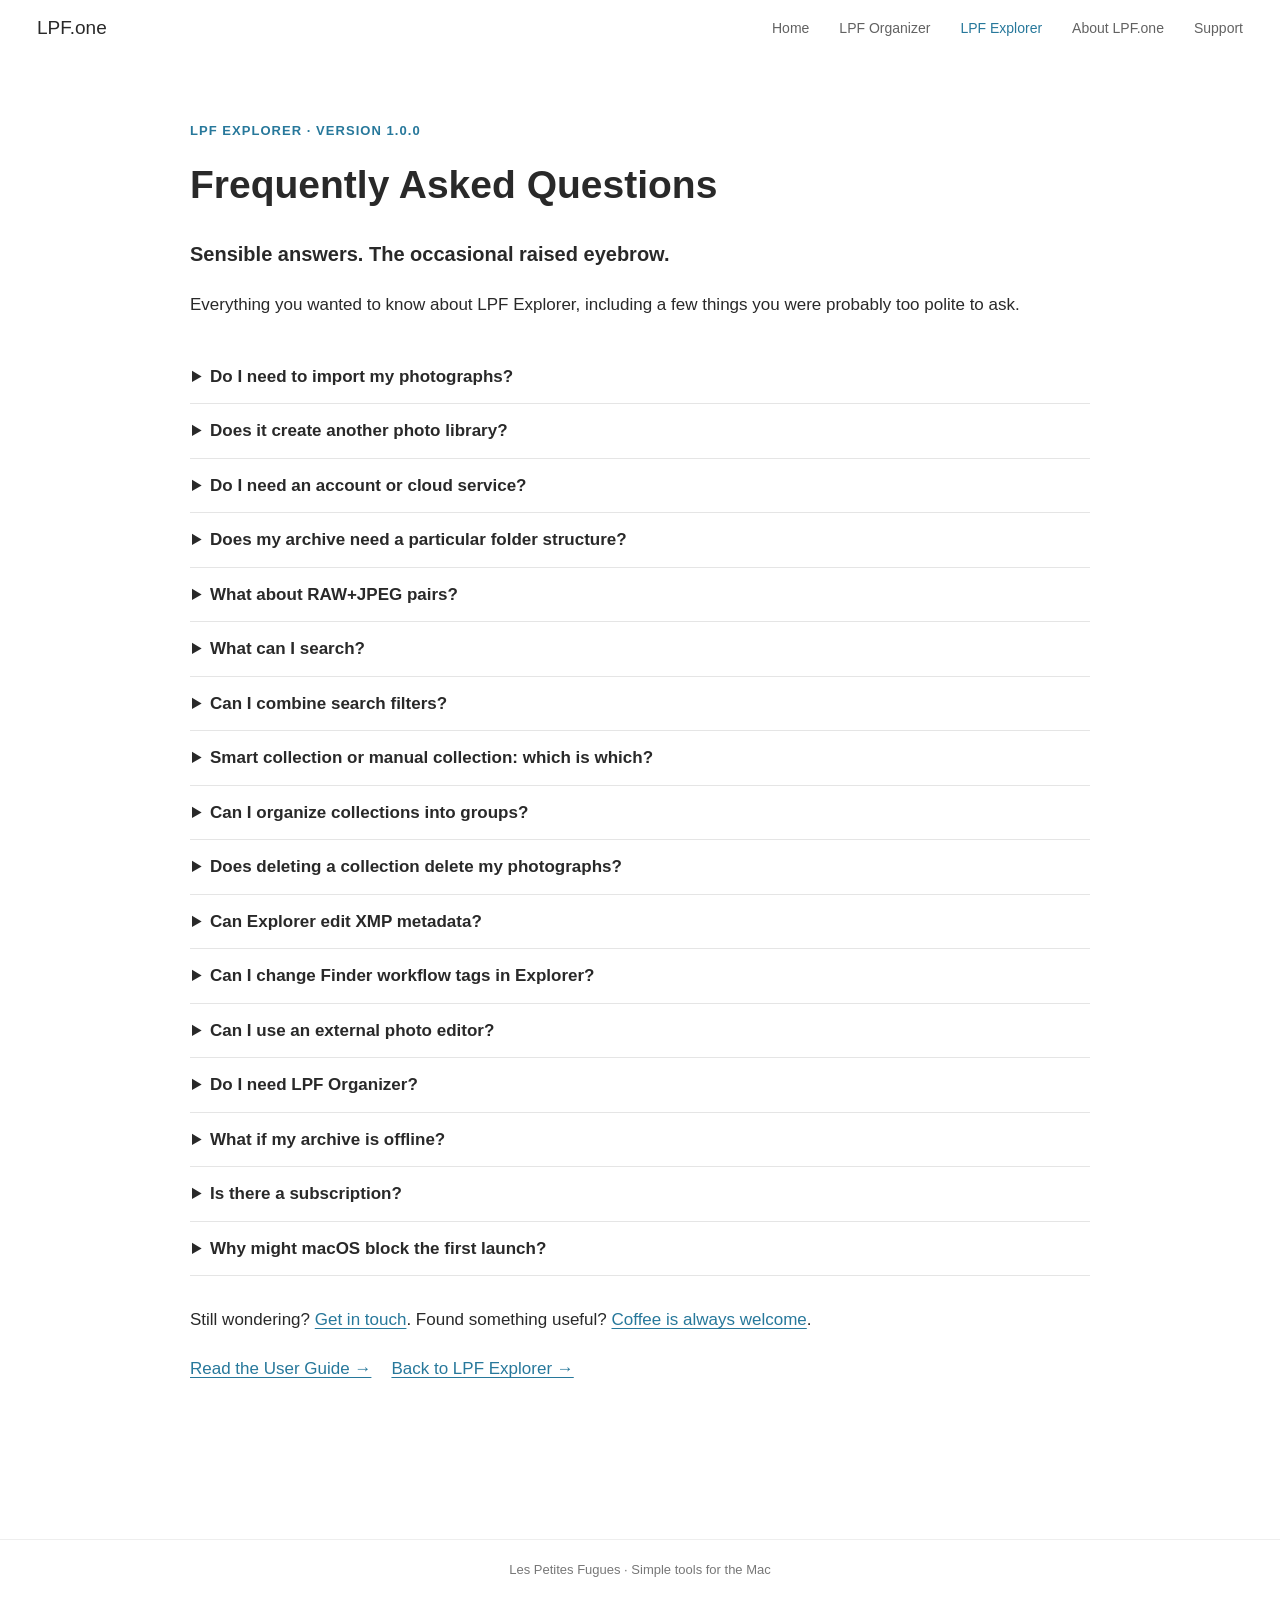
==== explorer-faq.html @ a77c5d60 "Add files via upload" ====
<!DOCTYPE html>

<html lang="en">
<head>
<meta charset="utf-8"/>
<meta content="width=device-width,initial-scale=1" name="viewport"/>
<meta content="#ffffff" name="theme-color"/>
<meta content="Questions about LPF Explorer, collections, XMP, Finder tags, offline use and pricing." name="description"/>
<title>LPF Explorer FAQ — Les Petites Fugues</title>
<link href="assets/favicon.png" rel="icon" type="image/png"/>
<link href="style.css" rel="stylesheet"/>
</head>
<body>
<header class="site-header">
<a class="brand" href="index.html">
<span>
     LPF.one
    </span>
</a>
<nav aria-label="Main navigation">
<a href="index.html">
     Home
    </a>
<a href="organizer.html">
     LPF Organizer
    </a>
<a aria-current="page" href="explorer.html">
     LPF Explorer
    </a>
<a href="about.html">
     About LPF.one
    </a>
<a href="support.html">
     Support
    </a>
</nav>
</header>
<main><section class="info-page guide-page"><p class="guide-eyebrow">LPF Explorer · Version 1.0.0</p><h1>Frequently Asked Questions</h1><p class="lead">Sensible answers. The occasional raised eyebrow.</p><p>Everything you wanted to know about LPF Explorer, including a few things you were probably too polite to ask.</p><div class="faq-list"><details><summary>Do I need to import my photographs?</summary><p>No. Point Explorer at your existing archive. Your folders are already doing a perfectly respectable job of being folders.</p></details><details><summary>Does it create another photo library?</summary><p>No proprietary catalogue. Explorer uses a disposable local index for speed, but your photographs stay where you put them.</p></details><details><summary>Do I need an account or cloud service?</summary><p>No. No account, no cloud and no mysterious upload progress bar.</p></details><details><summary>Does my archive need a particular folder structure?</summary><p>No. Year/date folders work well, but Explorer does not insist on them.</p></details><details><summary>What about RAW+JPEG pairs?</summary><p>Associated RAW and JPEG files can be treated as one photograph, without moving or modifying the originals.</p></details><details><summary>What can I search?</summary><p>Filenames, XMP titles, descriptions, keywords and locations. Good metadata helps; sometimes paperwork does pay off.</p></details><details><summary>Can I combine search filters?</summary><p>Yes. Combine search text, minimum star rating, dates and Finder workflow tags.</p></details><details><summary>Smart collection or manual collection: which is which?</summary><p>Smart collections save a search; manual collections save your selection. Neither copies or moves photographs.</p></details><details><summary>Can I organize collections into groups?</summary><p>Yes, one level of groups for each collection type. Enough organisation to be useful, not enough to need an organisational chart.</p></details><details><summary>Does deleting a collection delete my photographs?</summary><p>No. A collection contains references, not photographs. Your originals remain in their folders.</p></details><details><summary>Can Explorer edit XMP metadata?</summary><p>No. Descriptive metadata is read-only here. Use LPF Organizer to edit titles, descriptions, keywords and other XMP fields.</p></details><details><summary>Can I change Finder workflow tags in Explorer?</summary><p>Not in V1.0.0. Explorer filters by Finder tags; use Finder to change them.</p></details><details><summary>Can I use an external photo editor?</summary><p>Yes. Open photographs with other applications or send selected photographs to LPF Organizer for metadata editing.</p></details><details><summary>Do I need LPF Organizer?</summary><p>No. Explorer works independently. Organizer V1.0.1 or later is needed only for the handoff feature.</p></details><details><summary>What if my archive is offline?</summary><p>Cached metadata may remain visible, but you need to reconnect the storage to open originals. Then synchronize.</p></details><details><summary>Is there a subscription?</summary><p>No. We briefly considered charging you monthly to search your own folders, but it seemed rather impolite. Donations are optional.</p></details><details><summary>Why might macOS block the first launch?</summary><p>The current version is not yet Apple-notarized. Follow the installation guidance and approve it only if you trust the download source.</p></details></div><p>Still wondering? <a href="support.html">Get in touch</a>. Found something useful? <a href="https://ko-fi.com/lpfone" rel="noopener" target="_blank">Coffee is always welcome</a>.</p><p class="guide-bottom-links"><a href="explorer-guide.html">Read the User Guide →</a> <a href="explorer.html">Back to LPF Explorer →</a></p></section></main>
<footer class="footer">
   Les Petites Fugues · Simple tools for the Mac
  </footer>
</body>
</html>
---- style.css ----
/* LPF.one shared stylesheet. Layout and styling preserved from V2.2. */
 
:root {
  color-scheme:light;
  --ink:#292929;
  --muted:#666;
  --blue:#27789b
}

* {
  box-sizing:border-box
}

html {
  scroll-behavior:smooth
}

body {
  margin:0;
  background:#fff;
  color:var(--ink);
  font-family: -apple-system, BlinkMacSystemFont, "Segoe UI", Arial, sans-serif;
}

a {
  color:inherit
}

a:focus-visible {
  outline:3px solid var(--blue);
  outline-offset:5px;
  border-radius:3px
}

.site-header {
  max-width:1140px;
  margin:auto;
  padding:17px 22px;
  display:flex;
  align-items:center;
  justify-content:space-between;
  gap:16px
}

.brand {
  display:flex;
  align-items:center;
  gap:11px;
  text-decoration:none;
  font-size:19px;
  white-space:nowrap
}

.brand img {
  width:27px;
  height:35px;
  object-fit:contain
}

nav {
  display:flex;
  gap:clamp(12px,3vw,30px);
  align-items:center
}

nav a {
  text-decoration:none;
  color:#626262;
  font-size:14px
}

nav a:hover,nav a[aria-current=page] {
  color:var(--blue)
}

main {
  max-width:1120px;
  margin:auto;
  padding:0 20px 55px
}

.hero {
  margin:12px auto 0;
  max-width:1080px
}

.hero img {
  width:100%;
  height:auto;
  display:block
}

.slogan {
  text-align:center;
  margin:clamp(34px,6vw,65px) auto clamp(44px,7vw,76px);
  max-width:900px;
  padding:0 8px;
  min-height:96px
}

.slogan h1 {
  font-size:clamp(25px,4vw,44px);
  line-height:1.23;
  margin:0 0 10px;
  font-weight:700;
  overflow-wrap:break-word
}

.slogan p {
  font-size:clamp(15px,1.85vw,20px);
  line-height:1.45;
  margin:0;
  color:var(--muted)
}

.apps {
  display:grid;
  grid-template-columns:repeat(2,minmax(0,1fr));
  gap:clamp(24px,6vw,90px);
  max-width:970px;
  margin:auto
}

.app {
  text-align:center
}

.app a {
  text-decoration:none;
  display:block
}

.app img {
  display:block;
  width:100%;
  max-width:450px;
  height:auto;
  margin:0 auto 18px
}

.app h2 {
  font-size:clamp(22px,2.5vw,29px);
  margin:0 0 7px
}

.app p {
  font-size:16px;
  line-height:1.5;
  color:var(--muted);
  margin:10px auto;
  max-width:340px
}

.status {
  font-size:12px;
  letter-spacing:.11em;
  text-transform:uppercase;
  color:#777;
  font-weight:700
}

.footer {
  border-top:1px solid #eee;
  padding:22px;
  text-align:center;
  color:#777;
  font-size:13px
}

.detail {
  max-width:760px;
  margin:40px auto 100px;
  text-align:center
}

.detail img {
  width:min(100%,440px);
  height:auto
}

.detail h1 {
  font-size:clamp(28px,4vw,42px);
  margin:14px 0
}

.detail p {
  color:var(--muted);
  font-size:18px;
  line-height:1.55
}

.back {
  display:inline-block;
  margin-top:26px;
  color:var(--blue)
}

@media(max-width:600px) {
  .site-header {
  padding:12px 16px
}

.brand {
  font-size:16px
}

.brand img {
  width:22px;
  height:30px
}

nav {
  gap:12px
}

nav a {
  font-size:12px
}

main {
  padding:0 15px 40px
}

.hero {
  margin-top:16px
}

.slogan {
  margin:32px auto 48px;
  min-height:0
}

.slogan h1 {
  font-size:clamp(24px,6vw,30px);
  margin-bottom:9px
}

.slogan p {
  font-size:15px
}

.apps {
  grid-template-columns:1fr;
  gap:48px
}

.app img {
  max-width:360px;
  margin-bottom:12px
}

.app p {
  font-size:15px
}

.detail {
  margin:35px auto 75px
}

}

@media(max-width:360px) {
  .brand span {
  display:none
}

nav {
  gap:10px
}

}

@media(prefers-reduced-motion:reduce) {
  html {
  scroll-behavior:auto
}

}

/* V2: additional pages and responsive five-item navigation */
.site-header {
  max-width:1250px;
  flex-wrap:wrap
}

.site-header nav {
  flex-wrap:wrap;
  justify-content:flex-end;
  row-gap:10px
}

.info-page {
  max-width:850px;
  margin:clamp(32px,5vw,70px) auto 100px;
  line-height:1.7;
  font-size:17px
}

.info-page h1 {
  font-size:clamp(28px,4vw,39px);
  line-height:1.2;
  margin:0 0 28px
}

.info-page h2 {
  font-size:22px;
  margin:34px 0 10px
}

.info-page p {
  margin:0 0 20px
}

.info-page .lead {
  font-size:20px;
  font-weight:700
}

.info-page ul {
  padding-left:24px;
  margin:0 0 24px
}

.info-page li {
  padding-left:4px;
  margin:7px 0
}

.info-page a {
  color:var(--blue);
  text-underline-offset:3px
}

.info-page .muted {
  color:var(--muted)
}

@media(max-width:720px) {
  .site-header {
  flex-direction:column;
  align-items:flex-start;
  gap:12px
}

.site-header nav {
  justify-content:flex-start;
  gap:11px 19px
}

.info-page {
  font-size:16px;
  margin:35px auto 70px
}

.info-page .lead {
  font-size:18px
}

}

/* LPF Organizer 1.0.0 release — scoped additions; original design preserved. */
.download-link {
  display:inline-block;
  padding:12px 22px;
  margin:12px auto 2px;
  border-radius:7px;
  background:var(--blue);
  color:#fff;
  font-size:15px;
  font-weight:650;
  line-height:1.4;
  text-decoration:none !important;
}
.info-page a.download-link,
.info-page a.download-link:visited,
.info-page a.download-link:hover,
.info-page a.download-link:focus-visible {
  color:#fff;
}
.download-link:hover { background:#1e617e; }
.download-link:focus-visible { outline-offset:4px; }
.app .download-link { display:inline-block; }
.app .download-meta, .detail .download-meta {
  font-size:13px;
  color:var(--muted);
  margin:10px auto 0;
}
.download-meta a, .release-link a { color:var(--blue); text-underline-offset:3px; }
.organizer-detail { max-width:760px; margin-bottom:80px; }
.organizer-detail .release-link { font-size:14px; margin:14px auto 34px; }
.organizer-features { text-align:left; max-width:620px; margin:35px auto; }
.organizer-features p { font-size:16px; margin:13px 0; }
.installation {
  text-align:left;
  max-width:650px;
  margin:40px auto 0;
  padding-top:18px;
  border-top:1px solid #e8e8e8;
}
.installation h2 { font-size:24px; margin:8px 0 18px; }
.installation ol { padding-left:23px; color:var(--ink); line-height:1.65; }
.installation li { padding-left:3px; margin:9px 0; }
.installation details { margin-top:22px; border:1px solid #e5e5e5; border-radius:8px; padding:15px 18px; }
.installation summary { cursor:pointer; font-weight:650; color:var(--blue); }
.installation details p { font-size:15px; }
@media(max-width:600px) {
  .download-link { padding:12px 18px; }
  .installation { margin-top:28px; }
}

/* LPF Organizer online guide and FAQ */
.guide-page { max-width:900px; }
.guide-page .guide-eyebrow { color:var(--blue);font-size:13px;font-weight:700;letter-spacing:.08em;text-transform:uppercase; }
.guide-page h2 { margin-top:42px;scroll-margin-top:25px; }
.guide-page p,.guide-page li { line-height:1.7; }
.guide-toc { display:flex;flex-wrap:wrap;gap:10px 18px;background:#f5f7f8;border-radius:9px;padding:18px;margin:26px 0 34px; }
.guide-toc a,.organizer-doc-links a { color:var(--blue);text-decoration:underline;text-underline-offset:3px; }
.guide-figure { margin:22px 0 30px; }
.guide-figure img { display:block;width:100%;height:auto;border-radius:9px;border:1px solid #ddd; }
.guide-figure figcaption { color:var(--muted);font-size:13px;margin-top:8px; }
.guide-bottom-links { display:flex;flex-wrap:wrap;gap:20px;margin-top:40px; }
.organizer-doc-links { display:flex;justify-content:center;gap:15px 28px;flex-wrap:wrap;margin:14px 0 28px;font-size:15px; }
.faq-list { margin:30px 0; }
.faq-list details { border-bottom:1px solid #e5e5e5;padding:14px 2px; }
.faq-list summary { cursor:pointer;font-weight:650;font-size:17px;line-height:1.5; }
.faq-list details p { margin:12px 0 4px; }
@media(max-width:600px){.guide-toc{gap:9px 14px;padding:14px}.guide-page h2{margin-top:30px}.faq-list summary{font-size:16px}}
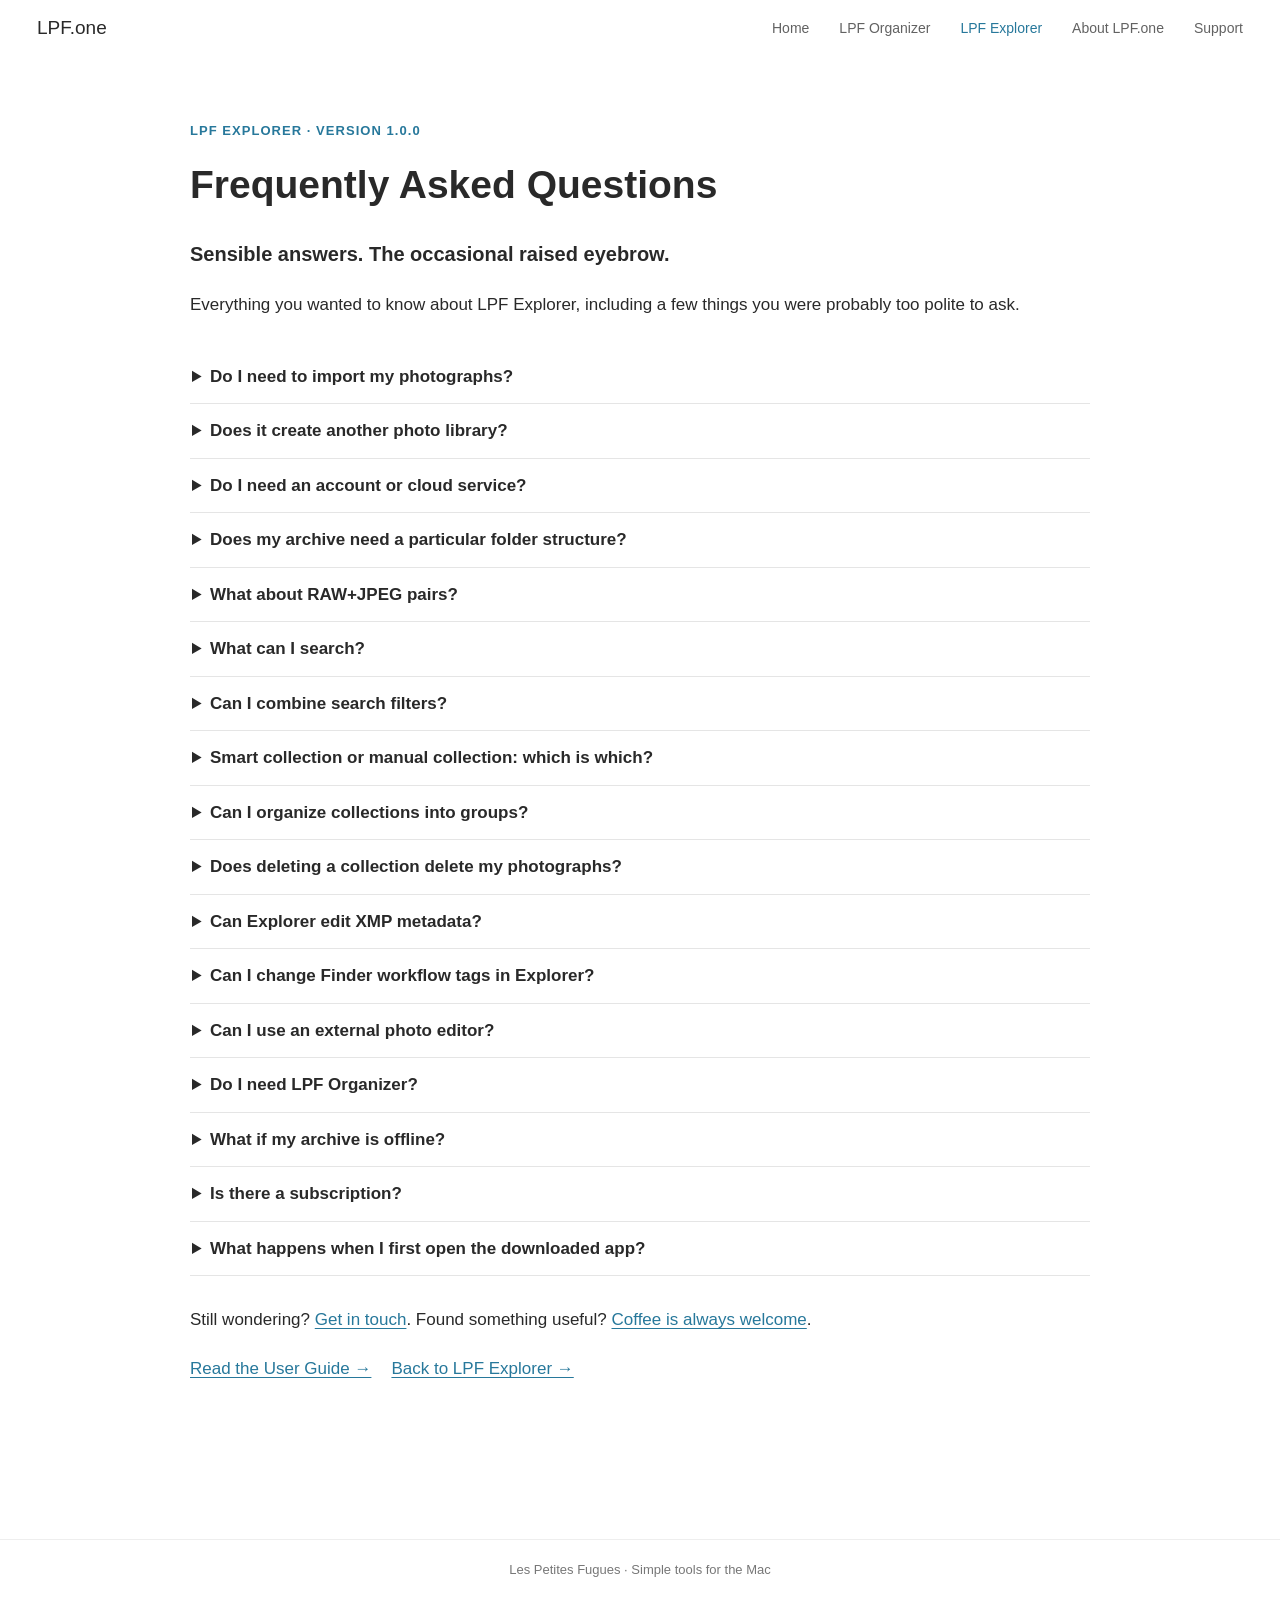
==== commit dc3b1d93: "Add files via upload" ====
--- a/explorer-faq.html
+++ b/explorer-faq.html
@@ -35,7 +35,7 @@
     </a>
 </nav>
 </header>
-<main><section class="info-page guide-page"><p class="guide-eyebrow">LPF Explorer · Version 1.0.0</p><h1>Frequently Asked Questions</h1><p class="lead">Sensible answers. The occasional raised eyebrow.</p><p>Everything you wanted to know about LPF Explorer, including a few things you were probably too polite to ask.</p><div class="faq-list"><details><summary>Do I need to import my photographs?</summary><p>No. Point Explorer at your existing archive. Your folders are already doing a perfectly respectable job of being folders.</p></details><details><summary>Does it create another photo library?</summary><p>No proprietary catalogue. Explorer uses a disposable local index for speed, but your photographs stay where you put them.</p></details><details><summary>Do I need an account or cloud service?</summary><p>No. No account, no cloud and no mysterious upload progress bar.</p></details><details><summary>Does my archive need a particular folder structure?</summary><p>No. Year/date folders work well, but Explorer does not insist on them.</p></details><details><summary>What about RAW+JPEG pairs?</summary><p>Associated RAW and JPEG files can be treated as one photograph, without moving or modifying the originals.</p></details><details><summary>What can I search?</summary><p>Filenames, XMP titles, descriptions, keywords and locations. Good metadata helps; sometimes paperwork does pay off.</p></details><details><summary>Can I combine search filters?</summary><p>Yes. Combine search text, minimum star rating, dates and Finder workflow tags.</p></details><details><summary>Smart collection or manual collection: which is which?</summary><p>Smart collections save a search; manual collections save your selection. Neither copies or moves photographs.</p></details><details><summary>Can I organize collections into groups?</summary><p>Yes, one level of groups for each collection type. Enough organisation to be useful, not enough to need an organisational chart.</p></details><details><summary>Does deleting a collection delete my photographs?</summary><p>No. A collection contains references, not photographs. Your originals remain in their folders.</p></details><details><summary>Can Explorer edit XMP metadata?</summary><p>No. Descriptive metadata is read-only here. Use LPF Organizer to edit titles, descriptions, keywords and other XMP fields.</p></details><details><summary>Can I change Finder workflow tags in Explorer?</summary><p>Not in V1.0.0. Explorer filters by Finder tags; use Finder to change them.</p></details><details><summary>Can I use an external photo editor?</summary><p>Yes. Open photographs with other applications or send selected photographs to LPF Organizer for metadata editing.</p></details><details><summary>Do I need LPF Organizer?</summary><p>No. Explorer works independently. Organizer V1.0.1 or later is needed only for the handoff feature.</p></details><details><summary>What if my archive is offline?</summary><p>Cached metadata may remain visible, but you need to reconnect the storage to open originals. Then synchronize.</p></details><details><summary>Is there a subscription?</summary><p>No. We briefly considered charging you monthly to search your own folders, but it seemed rather impolite. Donations are optional.</p></details><details><summary>Why might macOS block the first launch?</summary><p>The current version is not yet Apple-notarized. Follow the installation guidance and approve it only if you trust the download source.</p></details></div><p>Still wondering? <a href="support.html">Get in touch</a>. Found something useful? <a href="https://ko-fi.com/lpfone" rel="noopener" target="_blank">Coffee is always welcome</a>.</p><p class="guide-bottom-links"><a href="explorer-guide.html">Read the User Guide →</a> <a href="explorer.html">Back to LPF Explorer →</a></p></section></main>
+<main><section class="info-page guide-page"><p class="guide-eyebrow">LPF Explorer · Version 1.0.0</p><h1>Frequently Asked Questions</h1><p class="lead">Sensible answers. The occasional raised eyebrow.</p><p>Everything you wanted to know about LPF Explorer, including a few things you were probably too polite to ask.</p><div class="faq-list"><details><summary>Do I need to import my photographs?</summary><p>No. Point Explorer at your existing archive. Your folders are already doing a perfectly respectable job of being folders.</p></details><details><summary>Does it create another photo library?</summary><p>No proprietary catalogue. Explorer uses a disposable local index for speed, but your photographs stay where you put them.</p></details><details><summary>Do I need an account or cloud service?</summary><p>No. No account, no cloud and no mysterious upload progress bar.</p></details><details><summary>Does my archive need a particular folder structure?</summary><p>No. Year/date folders work well, but Explorer does not insist on them.</p></details><details><summary>What about RAW+JPEG pairs?</summary><p>Associated RAW and JPEG files can be treated as one photograph, without moving or modifying the originals.</p></details><details><summary>What can I search?</summary><p>Filenames, XMP titles, descriptions, keywords and locations. Good metadata helps; sometimes paperwork does pay off.</p></details><details><summary>Can I combine search filters?</summary><p>Yes. Combine search text, minimum star rating, dates and Finder workflow tags.</p></details><details><summary>Smart collection or manual collection: which is which?</summary><p>Smart collections save a search; manual collections save your selection. Neither copies or moves photographs.</p></details><details><summary>Can I organize collections into groups?</summary><p>Yes, one level of groups for each collection type. Enough organisation to be useful, not enough to need an organisational chart.</p></details><details><summary>Does deleting a collection delete my photographs?</summary><p>No. A collection contains references, not photographs. Your originals remain in their folders.</p></details><details><summary>Can Explorer edit XMP metadata?</summary><p>No. Descriptive metadata is read-only here. Use LPF Organizer to edit titles, descriptions, keywords and other XMP fields.</p></details><details><summary>Can I change Finder workflow tags in Explorer?</summary><p>Not in V1.0.0. Explorer filters by Finder tags; use Finder to change them.</p></details><details><summary>Can I use an external photo editor?</summary><p>Yes. Open photographs with other applications or send selected photographs to LPF Organizer for metadata editing.</p></details><details><summary>Do I need LPF Organizer?</summary><p>No. Explorer works independently. Organizer V1.0.1 or later is needed only for the handoff feature.</p></details><details><summary>What if my archive is offline?</summary><p>Cached metadata may remain visible, but you need to reconnect the storage to open originals. Then synchronize.</p></details><details><summary>Is there a subscription?</summary><p>No. We briefly considered charging you monthly to search your own folders, but it seemed rather impolite. Donations are optional.</p></details><details><summary>What happens when I first open the downloaded app?</summary><p>LPF Explorer is signed with an Apple Developer ID certificate and notarized by Apple. macOS may show a standard confirmation that the app was downloaded from the internet. This is normal: choose Open to launch it. You should not need to change security settings or use Open Anyway.</p></details></div><p>Still wondering? <a href="support.html">Get in touch</a>. Found something useful? <a href="https://ko-fi.com/lpfone" rel="noopener" target="_blank">Coffee is always welcome</a>.</p><p class="guide-bottom-links"><a href="explorer-guide.html">Read the User Guide →</a> <a href="explorer.html">Back to LPF Explorer →</a></p></section></main>
 <footer class="footer">
    Les Petites Fugues · Simple tools for the Mac
   </footer>
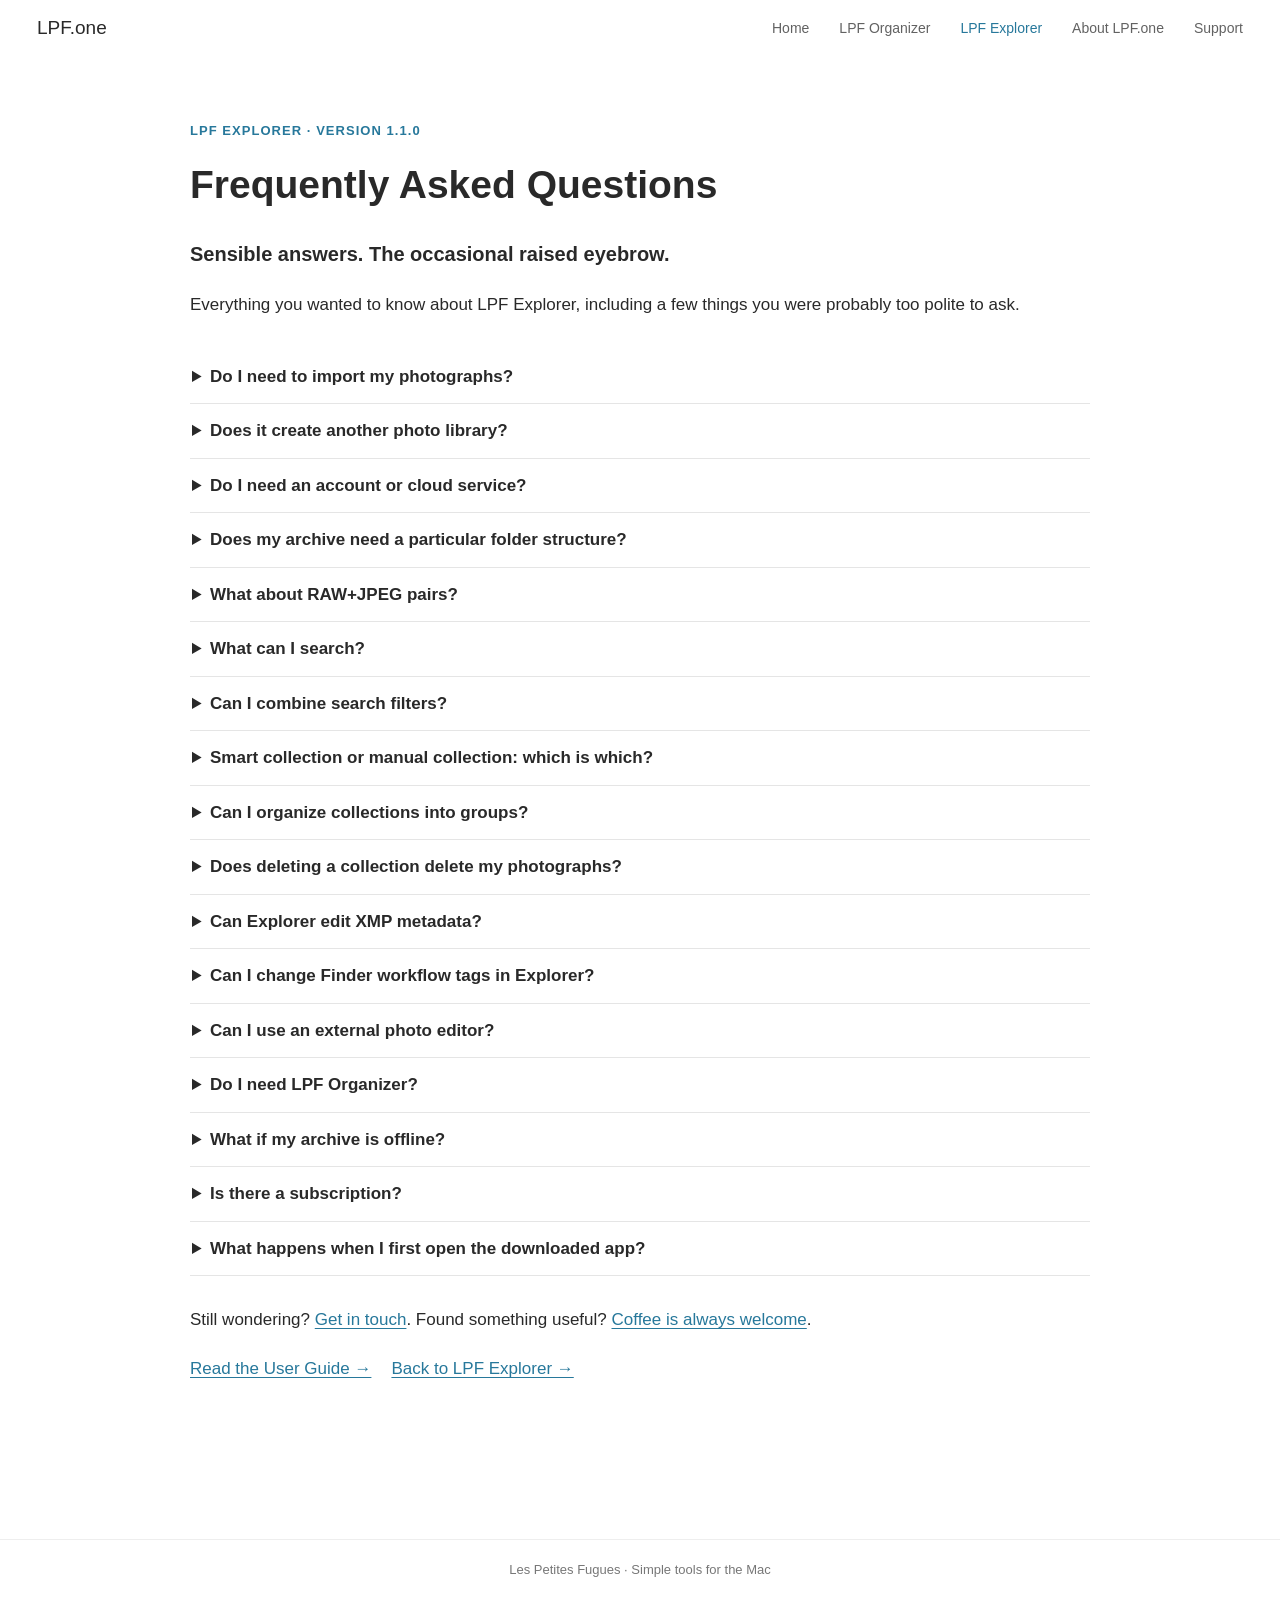
==== commit 98995850: "Add files via upload" ====
--- a/explorer-faq.html
+++ b/explorer-faq.html
@@ -35,9 +35,10 @@
     </a>
 </nav>
 </header>
-<main><section class="info-page guide-page"><p class="guide-eyebrow">LPF Explorer · Version 1.0.0</p><h1>Frequently Asked Questions</h1><p class="lead">Sensible answers. The occasional raised eyebrow.</p><p>Everything you wanted to know about LPF Explorer, including a few things you were probably too polite to ask.</p><div class="faq-list"><details><summary>Do I need to import my photographs?</summary><p>No. Point Explorer at your existing archive. Your folders are already doing a perfectly respectable job of being folders.</p></details><details><summary>Does it create another photo library?</summary><p>No proprietary catalogue. Explorer uses a disposable local index for speed, but your photographs stay where you put them.</p></details><details><summary>Do I need an account or cloud service?</summary><p>No. No account, no cloud and no mysterious upload progress bar.</p></details><details><summary>Does my archive need a particular folder structure?</summary><p>No. Year/date folders work well, but Explorer does not insist on them.</p></details><details><summary>What about RAW+JPEG pairs?</summary><p>Associated RAW and JPEG files can be treated as one photograph, without moving or modifying the originals.</p></details><details><summary>What can I search?</summary><p>Filenames, XMP titles, descriptions, keywords and locations. Good metadata helps; sometimes paperwork does pay off.</p></details><details><summary>Can I combine search filters?</summary><p>Yes. Combine search text, minimum star rating, dates and Finder workflow tags.</p></details><details><summary>Smart collection or manual collection: which is which?</summary><p>Smart collections save a search; manual collections save your selection. Neither copies or moves photographs.</p></details><details><summary>Can I organize collections into groups?</summary><p>Yes, one level of groups for each collection type. Enough organisation to be useful, not enough to need an organisational chart.</p></details><details><summary>Does deleting a collection delete my photographs?</summary><p>No. A collection contains references, not photographs. Your originals remain in their folders.</p></details><details><summary>Can Explorer edit XMP metadata?</summary><p>No. Descriptive metadata is read-only here. Use LPF Organizer to edit titles, descriptions, keywords and other XMP fields.</p></details><details><summary>Can I change Finder workflow tags in Explorer?</summary><p>Not in V1.0.0. Explorer filters by Finder tags; use Finder to change them.</p></details><details><summary>Can I use an external photo editor?</summary><p>Yes. Open photographs with other applications or send selected photographs to LPF Organizer for metadata editing.</p></details><details><summary>Do I need LPF Organizer?</summary><p>No. Explorer works independently. Organizer V1.0.1 or later is needed only for the handoff feature.</p></details><details><summary>What if my archive is offline?</summary><p>Cached metadata may remain visible, but you need to reconnect the storage to open originals. Then synchronize.</p></details><details><summary>Is there a subscription?</summary><p>No. We briefly considered charging you monthly to search your own folders, but it seemed rather impolite. Donations are optional.</p></details><details><summary>What happens when I first open the downloaded app?</summary><p>LPF Explorer is signed with an Apple Developer ID certificate and notarized by Apple. macOS may show a standard confirmation that the app was downloaded from the internet. This is normal: choose Open to launch it. You should not need to change security settings or use Open Anyway.</p></details></div><p>Still wondering? <a href="support.html">Get in touch</a>. Found something useful? <a href="https://ko-fi.com/lpfone" rel="noopener" target="_blank">Coffee is always welcome</a>.</p><p class="guide-bottom-links"><a href="explorer-guide.html">Read the User Guide →</a> <a href="explorer.html">Back to LPF Explorer →</a></p></section></main>
+<main><section class="info-page guide-page"><p class="guide-eyebrow">LPF Explorer · <span data-lpf-version-label="explorer">Current release</span></p><h1>Frequently Asked Questions</h1><p class="lead">Sensible answers. The occasional raised eyebrow.</p><p>Everything you wanted to know about LPF Explorer, including a few things you were probably too polite to ask.</p><div class="faq-list"><details><summary>Do I need to import my photographs?</summary><p>No. Point Explorer at your existing archive. Your folders are already doing a perfectly respectable job of being folders.</p></details><details><summary>Does it create another photo library?</summary><p>No proprietary catalogue. Explorer uses a disposable local index for speed, but your photographs stay where you put them.</p></details><details><summary>Do I need an account or cloud service?</summary><p>No. No account, no cloud and no mysterious upload progress bar.</p></details><details><summary>Does my archive need a particular folder structure?</summary><p>No. Year/date folders work well, but Explorer does not insist on them.</p></details><details><summary>What about RAW+JPEG pairs?</summary><p>Associated RAW and JPEG files can be treated as one photograph, without moving or modifying the originals.</p></details><details><summary>What can I search?</summary><p>Filenames, XMP titles, descriptions, keywords and locations. Good metadata helps; sometimes paperwork does pay off.</p></details><details><summary>Can I combine search filters?</summary><p>Yes. Combine search text, minimum star rating, dates and Finder workflow tags.</p></details><details><summary>Smart collection or manual collection: which is which?</summary><p>Smart collections save a search; manual collections save your selection. Neither copies or moves photographs.</p></details><details><summary>Can I organize collections into groups?</summary><p>Yes, one level of groups for each collection type. Enough organisation to be useful, not enough to need an organisational chart.</p></details><details><summary>Does deleting a collection delete my photographs?</summary><p>No. A collection contains references, not photographs. Your originals remain in their folders.</p></details><details><summary>Can Explorer edit XMP metadata?</summary><p>No. Descriptive metadata is read-only here. Use LPF Organizer to edit titles, descriptions, keywords and other XMP fields.</p></details><details><summary>Can I change Finder workflow tags in Explorer?</summary><p>No. Explorer filters by Finder tags; use Finder to change them.</p></details><details><summary>Can I use an external photo editor?</summary><p>Yes. Open photographs with other applications or send selected photographs to LPF Organizer for metadata editing.</p></details><details><summary>Do I need LPF Organizer?</summary><p>No. Explorer works independently. <span data-lpf-handoff="explorer">LPF Organizer is needed only for the handoff feature.</span></p></details><details><summary>What if my archive is offline?</summary><p>Cached metadata may remain visible, but you need to reconnect the storage to open originals. Then synchronize.</p></details><details><summary>Is there a subscription?</summary><p>No. We briefly considered charging you monthly to search your own folders, but it seemed rather impolite. Donations are optional.</p></details><details><summary>What happens when I first open the downloaded app?</summary><p>LPF Explorer is signed with an Apple Developer ID certificate and notarized by Apple. macOS may show a standard confirmation that the app was downloaded from the internet. This is normal: choose Open to launch it. You should not need to change security settings or use Open Anyway.</p></details></div><p>Still wondering? <a href="support.html">Get in touch</a>. Found something useful? <a href="https://ko-fi.com/lpfone" rel="noopener" target="_blank">Coffee is always welcome</a>.</p><p class="guide-bottom-links"><a href="explorer-guide.html">Read the User Guide →</a> <a href="explorer.html">Back to LPF Explorer →</a></p></section></main>
 <footer class="footer">
    Les Petites Fugues · Simple tools for the Mac
   </footer>
+<script defer src="release-info.js"></script>
 </body>
 </html>
--- a/style.css
+++ b/style.css
@@ -358,7 +358,7 @@
 
 }
 
-/* LPF Organizer 1.0.0 release — scoped additions; original design preserved. */
+/* LPF Organizer — scoped additions; original design preserved. */
 .download-link {
   display:inline-block;
   padding:12px 22px;
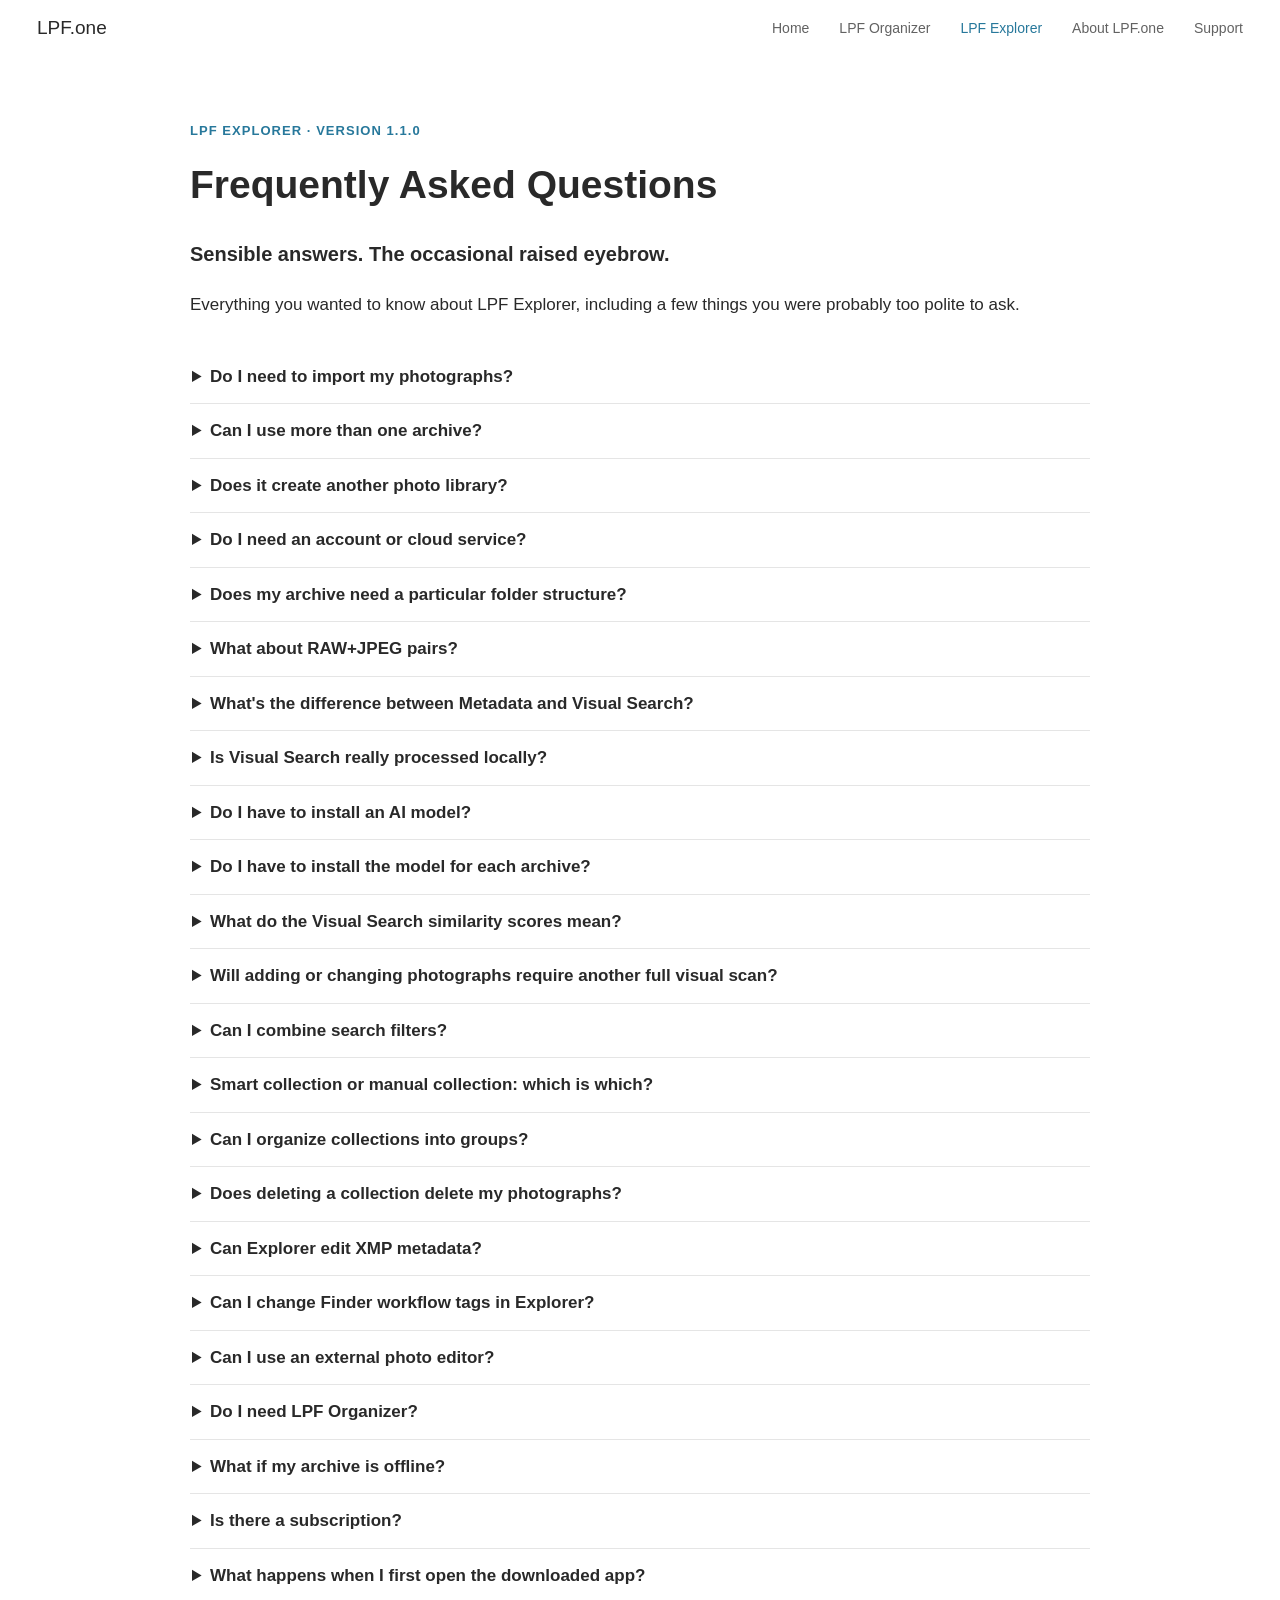
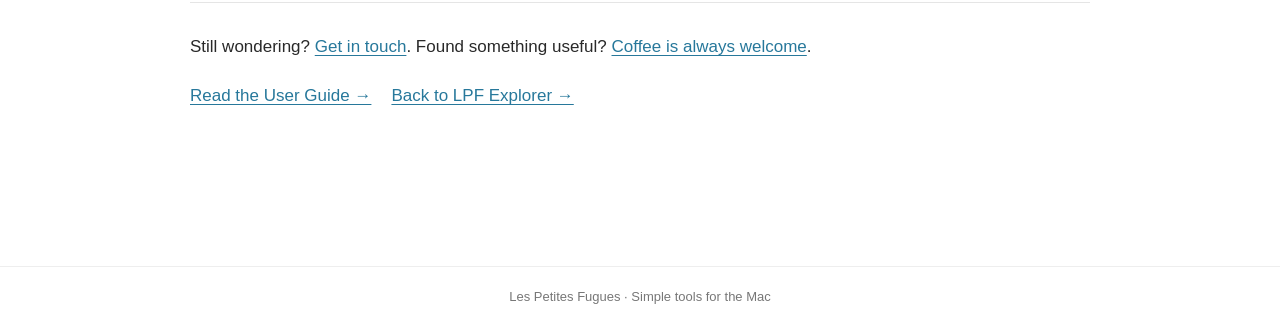
==== commit feb950cb: "Add files via upload" ====
--- a/explorer-faq.html
+++ b/explorer-faq.html
@@ -5,7 +5,7 @@
 <meta charset="utf-8"/>
 <meta content="width=device-width,initial-scale=1" name="viewport"/>
 <meta content="#ffffff" name="theme-color"/>
-<meta content="Questions about LPF Explorer, collections, XMP, Finder tags, offline use and pricing." name="description"/>
+<meta content="LPF Explorer FAQ: private on-device Visual Search, optional AI model, metadata search, collections, offline archives and ZIP installation." name="description"/>
 <title>LPF Explorer FAQ — Les Petites Fugues</title>
 <link href="assets/favicon.png" rel="icon" type="image/png"/>
 <link href="style.css" rel="stylesheet"/>
@@ -35,7 +35,41 @@
     </a>
 </nav>
 </header>
-<main><section class="info-page guide-page"><p class="guide-eyebrow">LPF Explorer · <span data-lpf-version-label="explorer">Current release</span></p><h1>Frequently Asked Questions</h1><p class="lead">Sensible answers. The occasional raised eyebrow.</p><p>Everything you wanted to know about LPF Explorer, including a few things you were probably too polite to ask.</p><div class="faq-list"><details><summary>Do I need to import my photographs?</summary><p>No. Point Explorer at your existing archive. Your folders are already doing a perfectly respectable job of being folders.</p></details><details><summary>Does it create another photo library?</summary><p>No proprietary catalogue. Explorer uses a disposable local index for speed, but your photographs stay where you put them.</p></details><details><summary>Do I need an account or cloud service?</summary><p>No. No account, no cloud and no mysterious upload progress bar.</p></details><details><summary>Does my archive need a particular folder structure?</summary><p>No. Year/date folders work well, but Explorer does not insist on them.</p></details><details><summary>What about RAW+JPEG pairs?</summary><p>Associated RAW and JPEG files can be treated as one photograph, without moving or modifying the originals.</p></details><details><summary>What can I search?</summary><p>Filenames, XMP titles, descriptions, keywords and locations. Good metadata helps; sometimes paperwork does pay off.</p></details><details><summary>Can I combine search filters?</summary><p>Yes. Combine search text, minimum star rating, dates and Finder workflow tags.</p></details><details><summary>Smart collection or manual collection: which is which?</summary><p>Smart collections save a search; manual collections save your selection. Neither copies or moves photographs.</p></details><details><summary>Can I organize collections into groups?</summary><p>Yes, one level of groups for each collection type. Enough organisation to be useful, not enough to need an organisational chart.</p></details><details><summary>Does deleting a collection delete my photographs?</summary><p>No. A collection contains references, not photographs. Your originals remain in their folders.</p></details><details><summary>Can Explorer edit XMP metadata?</summary><p>No. Descriptive metadata is read-only here. Use LPF Organizer to edit titles, descriptions, keywords and other XMP fields.</p></details><details><summary>Can I change Finder workflow tags in Explorer?</summary><p>No. Explorer filters by Finder tags; use Finder to change them.</p></details><details><summary>Can I use an external photo editor?</summary><p>Yes. Open photographs with other applications or send selected photographs to LPF Organizer for metadata editing.</p></details><details><summary>Do I need LPF Organizer?</summary><p>No. Explorer works independently. <span data-lpf-handoff="explorer">LPF Organizer is needed only for the handoff feature.</span></p></details><details><summary>What if my archive is offline?</summary><p>Cached metadata may remain visible, but you need to reconnect the storage to open originals. Then synchronize.</p></details><details><summary>Is there a subscription?</summary><p>No. We briefly considered charging you monthly to search your own folders, but it seemed rather impolite. Donations are optional.</p></details><details><summary>What happens when I first open the downloaded app?</summary><p>LPF Explorer is signed with an Apple Developer ID certificate and notarized by Apple. macOS may show a standard confirmation that the app was downloaded from the internet. This is normal: choose Open to launch it. You should not need to change security settings or use Open Anyway.</p></details></div><p>Still wondering? <a href="support.html">Get in touch</a>. Found something useful? <a href="https://ko-fi.com/lpfone" rel="noopener" target="_blank">Coffee is always welcome</a>.</p><p class="guide-bottom-links"><a href="explorer-guide.html">Read the User Guide →</a> <a href="explorer.html">Back to LPF Explorer →</a></p></section></main>
+<main>
+<section class="info-page guide-page">
+<p class="guide-eyebrow">LPF Explorer · <span data-lpf-version-label="explorer">Current release</span></p>
+<h1>Frequently Asked Questions</h1>
+<p class="lead">Sensible answers. The occasional raised eyebrow.</p>
+<p>Everything you wanted to know about LPF Explorer, including a few things you were probably too polite to ask.</p>
+<div class="faq-list">
+<details><summary>Do I need to import my photographs?</summary><p>No. Point Explorer at your existing archive. Your folders are already doing a perfectly respectable job of being folders.</p></details>
+<details><summary>Can I use more than one archive?</summary><p>Yes. Add several archives and switch between them, including archives stored on external drives. Explorer keeps each archive's collections and metadata information separate.</p></details>
+<details><summary>Does it create another photo library?</summary><p>No proprietary catalogue. Explorer uses local indexes for speed, but your photographs stay where you put them.</p></details>
+<details><summary>Do I need an account or cloud service?</summary><p>No account or cloud service is required. Photographs and visual-search descriptions stay on your Mac. The optional AI model download and software update check use the internet, but do not upload photographs.</p></details>
+<details><summary>Does my archive need a particular folder structure?</summary><p>No. Year/date folders work well, but Explorer does not insist on them.</p></details>
+<details><summary>What about RAW+JPEG pairs?</summary><p>Associated RAW and JPEG files can be treated as one photograph, without moving or modifying the originals.</p></details>
+<details><summary>What's the difference between Metadata and Visual Search?</summary><p>Metadata Search finds words in filenames and XMP fields. Visual Search lets you describe a scene, even if it has no matching keywords. Both work in the selected archive, folder or collection, and each mode remembers its own search text.</p></details>
+<details><summary>Is Visual Search really processed locally?</summary><p>Yes. The SigLIP 2 Core ML model analyses images and text on your Mac. Your photographs and search descriptions are not sent to an external AI service.</p></details>
+<details><summary>Do I have to install an AI model?</summary><p>Not at all. Browsing, Metadata Search and collections work without it. Visual Search offers a one-time download of about 750 MB from Hugging Face, with your confirmation and download progress. You can also install compatible model files from a local folder. Allow at least 2 GB of free space for installation.</p></details>
+<details><summary>Do I have to install the model for each archive?</summary><p>No. Install it once for LPF Explorer on this Mac. Each archive then gets its own automatically maintained visual index.</p></details>
+<details><summary>What do the Visual Search similarity scores mean?</summary><p>They rank the matches for a description. Higher values generally indicate closer matches relative to other results, but they are not percentages or probabilities that an image is correct.</p></details>
+<details><summary>Will adding or changing photographs require another full visual scan?</summary><p>Normally not. Explorer incrementally updates the visual index when photographs are added, changed or removed. You can continue browsing while indexing runs.</p></details>
+<details><summary>Can I combine search filters?</summary><p>Yes, in Metadata mode. Combine text, ratings, capture dates, Finder tags and technical EXIF conditions. Visual mode uses the selected archive, folder or collection as its scope; its normal metadata filters are disabled.</p></details>
+<details><summary>Smart collection or manual collection: which is which?</summary><p>Smart collections save metadata search criteria; manual collections save your selection. Neither copies or moves photographs. Visual descriptions are temporary, not saved smart-collection rules.</p></details>
+<details><summary>Can I organize collections into groups?</summary><p>Yes, one level of groups for each collection type. Enough organisation to be useful, not enough to need an organisational chart.</p></details>
+<details><summary>Does deleting a collection delete my photographs?</summary><p>No. A collection contains references, not photographs. Your originals remain in their folders.</p></details>
+<details><summary>Can Explorer edit XMP metadata?</summary><p>No. Descriptive metadata is read-only here. Use LPF Organizer to edit titles, descriptions, keywords and other XMP fields.</p></details>
+<details><summary>Can I change Finder workflow tags in Explorer?</summary><p>No. Explorer filters by Finder tags; use Finder to change them.</p></details>
+<details><summary>Can I use an external photo editor?</summary><p>Yes. Open photographs with other applications or send selected photographs to LPF Organizer for metadata editing.</p></details>
+<details><summary>Do I need LPF Organizer?</summary><p>No. Explorer works independently. <span data-lpf-handoff="explorer">LPF Organizer is needed only for the handoff feature.</span></p></details>
+<details><summary>What if my archive is offline?</summary><p>Cached metadata, collections and previously generated thumbnails can remain visible. Reconnect the drive to open originals; Explorer then checks the archive for changes automatically.</p></details>
+<details><summary>Is there a subscription?</summary><p>No. We briefly considered charging you monthly to search your own folders, but it seemed rather impolite. Donations are optional.</p></details>
+<details><summary>What happens when I first open the downloaded app?</summary><p>LPF Explorer is signed with an Apple Developer ID certificate and notarized by Apple. macOS may show its standard downloaded-app confirmation. Choose Open; there should be no need to bypass Gatekeeper.</p></details>
+</div>
+<p>Still wondering? <a href="support.html">Get in touch</a>. Found something useful? <a href="https://ko-fi.com/lpfone" rel="noopener" target="_blank">Coffee is always welcome</a>.</p>
+<p class="guide-bottom-links"><a href="explorer-guide.html">Read the User Guide →</a> <a href="explorer.html">Back to LPF Explorer →</a></p>
+</section>
+</main>
 <footer class="footer">
    Les Petites Fugues · Simple tools for the Mac
   </footer>
